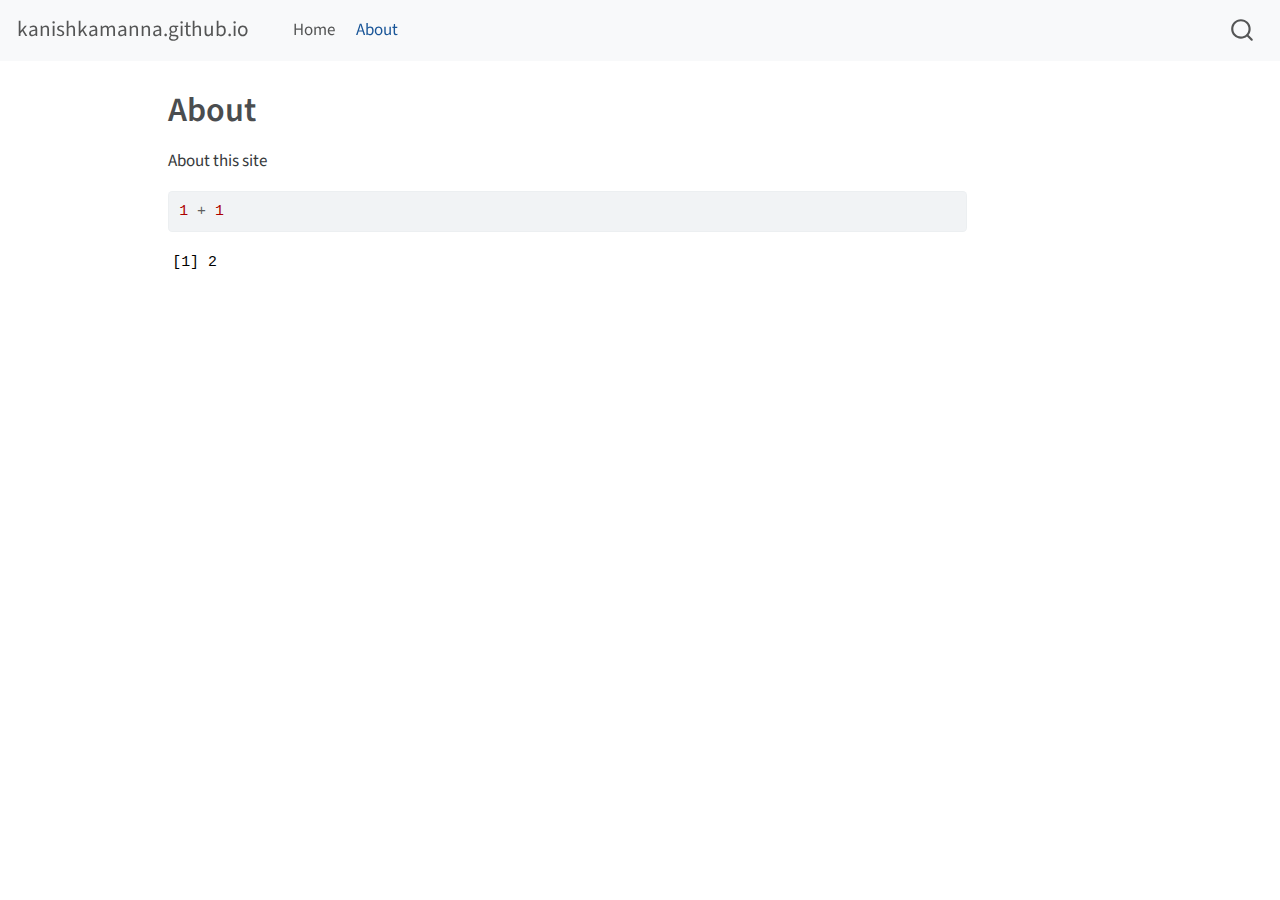
==== docs/about.html @ 5994b2bf "Second commit" ====
<!DOCTYPE html>
<html xmlns="http://www.w3.org/1999/xhtml" lang="en" xml:lang="en"><head>

<meta charset="utf-8">
<meta name="generator" content="quarto-1.3.433">

<meta name="viewport" content="width=device-width, initial-scale=1.0, user-scalable=yes">


<title>kanishkamanna.github.io - About</title>
<style>
code{white-space: pre-wrap;}
span.smallcaps{font-variant: small-caps;}
div.columns{display: flex; gap: min(4vw, 1.5em);}
div.column{flex: auto; overflow-x: auto;}
div.hanging-indent{margin-left: 1.5em; text-indent: -1.5em;}
ul.task-list{list-style: none;}
ul.task-list li input[type="checkbox"] {
  width: 0.8em;
  margin: 0 0.8em 0.2em -1em; /* quarto-specific, see https://github.com/quarto-dev/quarto-cli/issues/4556 */ 
  vertical-align: middle;
}
/* CSS for syntax highlighting */
pre > code.sourceCode { white-space: pre; position: relative; }
pre > code.sourceCode > span { display: inline-block; line-height: 1.25; }
pre > code.sourceCode > span:empty { height: 1.2em; }
.sourceCode { overflow: visible; }
code.sourceCode > span { color: inherit; text-decoration: inherit; }
div.sourceCode { margin: 1em 0; }
pre.sourceCode { margin: 0; }
@media screen {
div.sourceCode { overflow: auto; }
}
@media print {
pre > code.sourceCode { white-space: pre-wrap; }
pre > code.sourceCode > span { text-indent: -5em; padding-left: 5em; }
}
pre.numberSource code
  { counter-reset: source-line 0; }
pre.numberSource code > span
  { position: relative; left: -4em; counter-increment: source-line; }
pre.numberSource code > span > a:first-child::before
  { content: counter(source-line);
    position: relative; left: -1em; text-align: right; vertical-align: baseline;
    border: none; display: inline-block;
    -webkit-touch-callout: none; -webkit-user-select: none;
    -khtml-user-select: none; -moz-user-select: none;
    -ms-user-select: none; user-select: none;
    padding: 0 4px; width: 4em;
  }
pre.numberSource { margin-left: 3em;  padding-left: 4px; }
div.sourceCode
  {   }
@media screen {
pre > code.sourceCode > span > a:first-child::before { text-decoration: underline; }
}
</style>


<script src="site_libs/quarto-nav/quarto-nav.js"></script>
<script src="site_libs/quarto-nav/headroom.min.js"></script>
<script src="site_libs/clipboard/clipboard.min.js"></script>
<script src="site_libs/quarto-search/autocomplete.umd.js"></script>
<script src="site_libs/quarto-search/fuse.min.js"></script>
<script src="site_libs/quarto-search/quarto-search.js"></script>
<meta name="quarto:offset" content="./">
<script src="site_libs/quarto-html/quarto.js"></script>
<script src="site_libs/quarto-html/popper.min.js"></script>
<script src="site_libs/quarto-html/tippy.umd.min.js"></script>
<script src="site_libs/quarto-html/anchor.min.js"></script>
<link href="site_libs/quarto-html/tippy.css" rel="stylesheet">
<link href="site_libs/quarto-html/quarto-syntax-highlighting.css" rel="stylesheet" id="quarto-text-highlighting-styles">
<script src="site_libs/bootstrap/bootstrap.min.js"></script>
<link href="site_libs/bootstrap/bootstrap-icons.css" rel="stylesheet">
<link href="site_libs/bootstrap/bootstrap.min.css" rel="stylesheet" id="quarto-bootstrap" data-mode="light">
<script id="quarto-search-options" type="application/json">{
  "location": "navbar",
  "copy-button": false,
  "collapse-after": 3,
  "panel-placement": "end",
  "type": "overlay",
  "limit": 20,
  "language": {
    "search-no-results-text": "No results",
    "search-matching-documents-text": "matching documents",
    "search-copy-link-title": "Copy link to search",
    "search-hide-matches-text": "Hide additional matches",
    "search-more-match-text": "more match in this document",
    "search-more-matches-text": "more matches in this document",
    "search-clear-button-title": "Clear",
    "search-detached-cancel-button-title": "Cancel",
    "search-submit-button-title": "Submit",
    "search-label": "Search"
  }
}</script>


<link rel="stylesheet" href="styles.css">
</head>

<body class="nav-fixed">

<div id="quarto-search-results"></div>
  <header id="quarto-header" class="headroom fixed-top">
    <nav class="navbar navbar-expand-lg navbar-dark ">
      <div class="navbar-container container-fluid">
      <div class="navbar-brand-container">
    <a class="navbar-brand" href="./index.html">
    <span class="navbar-title">kanishkamanna.github.io</span>
    </a>
  </div>
            <div id="quarto-search" class="" title="Search"></div>
          <button class="navbar-toggler" type="button" data-bs-toggle="collapse" data-bs-target="#navbarCollapse" aria-controls="navbarCollapse" aria-expanded="false" aria-label="Toggle navigation" onclick="if (window.quartoToggleHeadroom) { window.quartoToggleHeadroom(); }">
  <span class="navbar-toggler-icon"></span>
</button>
          <div class="collapse navbar-collapse" id="navbarCollapse">
            <ul class="navbar-nav navbar-nav-scroll me-auto">
  <li class="nav-item">
    <a class="nav-link" href="./index.html" rel="" target="">
 <span class="menu-text">Home</span></a>
  </li>  
  <li class="nav-item">
    <a class="nav-link active" href="./about.html" rel="" target="" aria-current="page">
 <span class="menu-text">About</span></a>
  </li>  
</ul>
            <div class="quarto-navbar-tools ms-auto">
</div>
          </div> <!-- /navcollapse -->
      </div> <!-- /container-fluid -->
    </nav>
</header>
<!-- content -->
<div id="quarto-content" class="quarto-container page-columns page-rows-contents page-layout-article page-navbar">
<!-- sidebar -->
<!-- margin-sidebar -->
    <div id="quarto-margin-sidebar" class="sidebar margin-sidebar">
        
    </div>
<!-- main -->
<main class="content" id="quarto-document-content">

<header id="title-block-header" class="quarto-title-block default">
<div class="quarto-title">
<h1 class="title">About</h1>
</div>



<div class="quarto-title-meta">

    
  
    
  </div>
  

</header>

<p>About this site</p>
<div class="cell">
<div class="sourceCode cell-code" id="cb1"><pre class="sourceCode r code-with-copy"><code class="sourceCode r"><span id="cb1-1"><a href="#cb1-1" aria-hidden="true" tabindex="-1"></a><span class="dv">1</span> <span class="sc">+</span> <span class="dv">1</span></span></code><button title="Copy to Clipboard" class="code-copy-button"><i class="bi"></i></button></pre></div>
<div class="cell-output cell-output-stdout">
<pre><code>[1] 2</code></pre>
</div>
</div>



</main> <!-- /main -->
<script id="quarto-html-after-body" type="application/javascript">
window.document.addEventListener("DOMContentLoaded", function (event) {
  const toggleBodyColorMode = (bsSheetEl) => {
    const mode = bsSheetEl.getAttribute("data-mode");
    const bodyEl = window.document.querySelector("body");
    if (mode === "dark") {
      bodyEl.classList.add("quarto-dark");
      bodyEl.classList.remove("quarto-light");
    } else {
      bodyEl.classList.add("quarto-light");
      bodyEl.classList.remove("quarto-dark");
    }
  }
  const toggleBodyColorPrimary = () => {
    const bsSheetEl = window.document.querySelector("link#quarto-bootstrap");
    if (bsSheetEl) {
      toggleBodyColorMode(bsSheetEl);
    }
  }
  toggleBodyColorPrimary();  
  const icon = "";
  const anchorJS = new window.AnchorJS();
  anchorJS.options = {
    placement: 'right',
    icon: icon
  };
  anchorJS.add('.anchored');
  const isCodeAnnotation = (el) => {
    for (const clz of el.classList) {
      if (clz.startsWith('code-annotation-')) {                     
        return true;
      }
    }
    return false;
  }
  const clipboard = new window.ClipboardJS('.code-copy-button', {
    text: function(trigger) {
      const codeEl = trigger.previousElementSibling.cloneNode(true);
      for (const childEl of codeEl.children) {
        if (isCodeAnnotation(childEl)) {
          childEl.remove();
        }
      }
      return codeEl.innerText;
    }
  });
  clipboard.on('success', function(e) {
    // button target
    const button = e.trigger;
    // don't keep focus
    button.blur();
    // flash "checked"
    button.classList.add('code-copy-button-checked');
    var currentTitle = button.getAttribute("title");
    button.setAttribute("title", "Copied!");
    let tooltip;
    if (window.bootstrap) {
      button.setAttribute("data-bs-toggle", "tooltip");
      button.setAttribute("data-bs-placement", "left");
      button.setAttribute("data-bs-title", "Copied!");
      tooltip = new bootstrap.Tooltip(button, 
        { trigger: "manual", 
          customClass: "code-copy-button-tooltip",
          offset: [0, -8]});
      tooltip.show();    
    }
    setTimeout(function() {
      if (tooltip) {
        tooltip.hide();
        button.removeAttribute("data-bs-title");
        button.removeAttribute("data-bs-toggle");
        button.removeAttribute("data-bs-placement");
      }
      button.setAttribute("title", currentTitle);
      button.classList.remove('code-copy-button-checked');
    }, 1000);
    // clear code selection
    e.clearSelection();
  });
  function tippyHover(el, contentFn) {
    const config = {
      allowHTML: true,
      content: contentFn,
      maxWidth: 500,
      delay: 100,
      arrow: false,
      appendTo: function(el) {
          return el.parentElement;
      },
      interactive: true,
      interactiveBorder: 10,
      theme: 'quarto',
      placement: 'bottom-start'
    };
    window.tippy(el, config); 
  }
  const noterefs = window.document.querySelectorAll('a[role="doc-noteref"]');
  for (var i=0; i<noterefs.length; i++) {
    const ref = noterefs[i];
    tippyHover(ref, function() {
      // use id or data attribute instead here
      let href = ref.getAttribute('data-footnote-href') || ref.getAttribute('href');
      try { href = new URL(href).hash; } catch {}
      const id = href.replace(/^#\/?/, "");
      const note = window.document.getElementById(id);
      return note.innerHTML;
    });
  }
      let selectedAnnoteEl;
      const selectorForAnnotation = ( cell, annotation) => {
        let cellAttr = 'data-code-cell="' + cell + '"';
        let lineAttr = 'data-code-annotation="' +  annotation + '"';
        const selector = 'span[' + cellAttr + '][' + lineAttr + ']';
        return selector;
      }
      const selectCodeLines = (annoteEl) => {
        const doc = window.document;
        const targetCell = annoteEl.getAttribute("data-target-cell");
        const targetAnnotation = annoteEl.getAttribute("data-target-annotation");
        const annoteSpan = window.document.querySelector(selectorForAnnotation(targetCell, targetAnnotation));
        const lines = annoteSpan.getAttribute("data-code-lines").split(",");
        const lineIds = lines.map((line) => {
          return targetCell + "-" + line;
        })
        let top = null;
        let height = null;
        let parent = null;
        if (lineIds.length > 0) {
            //compute the position of the single el (top and bottom and make a div)
            const el = window.document.getElementById(lineIds[0]);
            top = el.offsetTop;
            height = el.offsetHeight;
            parent = el.parentElement.parentElement;
          if (lineIds.length > 1) {
            const lastEl = window.document.getElementById(lineIds[lineIds.length - 1]);
            const bottom = lastEl.offsetTop + lastEl.offsetHeight;
            height = bottom - top;
          }
          if (top !== null && height !== null && parent !== null) {
            // cook up a div (if necessary) and position it 
            let div = window.document.getElementById("code-annotation-line-highlight");
            if (div === null) {
              div = window.document.createElement("div");
              div.setAttribute("id", "code-annotation-line-highlight");
              div.style.position = 'absolute';
              parent.appendChild(div);
            }
            div.style.top = top - 2 + "px";
            div.style.height = height + 4 + "px";
            let gutterDiv = window.document.getElementById("code-annotation-line-highlight-gutter");
            if (gutterDiv === null) {
              gutterDiv = window.document.createElement("div");
              gutterDiv.setAttribute("id", "code-annotation-line-highlight-gutter");
              gutterDiv.style.position = 'absolute';
              const codeCell = window.document.getElementById(targetCell);
              const gutter = codeCell.querySelector('.code-annotation-gutter');
              gutter.appendChild(gutterDiv);
            }
            gutterDiv.style.top = top - 2 + "px";
            gutterDiv.style.height = height + 4 + "px";
          }
          selectedAnnoteEl = annoteEl;
        }
      };
      const unselectCodeLines = () => {
        const elementsIds = ["code-annotation-line-highlight", "code-annotation-line-highlight-gutter"];
        elementsIds.forEach((elId) => {
          const div = window.document.getElementById(elId);
          if (div) {
            div.remove();
          }
        });
        selectedAnnoteEl = undefined;
      };
      // Attach click handler to the DT
      const annoteDls = window.document.querySelectorAll('dt[data-target-cell]');
      for (const annoteDlNode of annoteDls) {
        annoteDlNode.addEventListener('click', (event) => {
          const clickedEl = event.target;
          if (clickedEl !== selectedAnnoteEl) {
            unselectCodeLines();
            const activeEl = window.document.querySelector('dt[data-target-cell].code-annotation-active');
            if (activeEl) {
              activeEl.classList.remove('code-annotation-active');
            }
            selectCodeLines(clickedEl);
            clickedEl.classList.add('code-annotation-active');
          } else {
            // Unselect the line
            unselectCodeLines();
            clickedEl.classList.remove('code-annotation-active');
          }
        });
      }
  const findCites = (el) => {
    const parentEl = el.parentElement;
    if (parentEl) {
      const cites = parentEl.dataset.cites;
      if (cites) {
        return {
          el,
          cites: cites.split(' ')
        };
      } else {
        return findCites(el.parentElement)
      }
    } else {
      return undefined;
    }
  };
  var bibliorefs = window.document.querySelectorAll('a[role="doc-biblioref"]');
  for (var i=0; i<bibliorefs.length; i++) {
    const ref = bibliorefs[i];
    const citeInfo = findCites(ref);
    if (citeInfo) {
      tippyHover(citeInfo.el, function() {
        var popup = window.document.createElement('div');
        citeInfo.cites.forEach(function(cite) {
          var citeDiv = window.document.createElement('div');
          citeDiv.classList.add('hanging-indent');
          citeDiv.classList.add('csl-entry');
          var biblioDiv = window.document.getElementById('ref-' + cite);
          if (biblioDiv) {
            citeDiv.innerHTML = biblioDiv.innerHTML;
          }
          popup.appendChild(citeDiv);
        });
        return popup.innerHTML;
      });
    }
  }
});
</script>
</div> <!-- /content -->



</body></html>
---- docs/site_libs/quarto-html/tippy.css ----
.tippy-box[data-animation=fade][data-state=hidden]{opacity:0}[data-tippy-root]{max-width:calc(100vw - 10px)}.tippy-box{position:relative;background-color:#333;color:#fff;border-radius:4px;font-size:14px;line-height:1.4;white-space:normal;outline:0;transition-property:transform,visibility,opacity}.tippy-box[data-placement^=top]>.tippy-arrow{bottom:0}.tippy-box[data-placement^=top]>.tippy-arrow:before{bottom:-7px;left:0;border-width:8px 8px 0;border-top-color:initial;transform-origin:center top}.tippy-box[data-placement^=bottom]>.tippy-arrow{top:0}.tippy-box[data-placement^=bottom]>.tippy-arrow:before{top:-7px;left:0;border-width:0 8px 8px;border-bottom-color:initial;transform-origin:center bottom}.tippy-box[data-placement^=left]>.tippy-arrow{right:0}.tippy-box[data-placement^=left]>.tippy-arrow:before{border-width:8px 0 8px 8px;border-left-color:initial;right:-7px;transform-origin:center left}.tippy-box[data-placement^=right]>.tippy-arrow{left:0}.tippy-box[data-placement^=right]>.tippy-arrow:before{left:-7px;border-width:8px 8px 8px 0;border-right-color:initial;transform-origin:center right}.tippy-box[data-inertia][data-state=visible]{transition-timing-function:cubic-bezier(.54,1.5,.38,1.11)}.tippy-arrow{width:16px;height:16px;color:#333}.tippy-arrow:before{content:"";position:absolute;border-color:transparent;border-style:solid}.tippy-content{position:relative;padding:5px 9px;z-index:1}
---- docs/site_libs/quarto-html/quarto-syntax-highlighting.css ----
/* quarto syntax highlight colors */
:root {
  --quarto-hl-ot-color: #003B4F;
  --quarto-hl-at-color: #657422;
  --quarto-hl-ss-color: #20794D;
  --quarto-hl-an-color: #5E5E5E;
  --quarto-hl-fu-color: #4758AB;
  --quarto-hl-st-color: #20794D;
  --quarto-hl-cf-color: #003B4F;
  --quarto-hl-op-color: #5E5E5E;
  --quarto-hl-er-color: #AD0000;
  --quarto-hl-bn-color: #AD0000;
  --quarto-hl-al-color: #AD0000;
  --quarto-hl-va-color: #111111;
  --quarto-hl-bu-color: inherit;
  --quarto-hl-ex-color: inherit;
  --quarto-hl-pp-color: #AD0000;
  --quarto-hl-in-color: #5E5E5E;
  --quarto-hl-vs-color: #20794D;
  --quarto-hl-wa-color: #5E5E5E;
  --quarto-hl-do-color: #5E5E5E;
  --quarto-hl-im-color: #00769E;
  --quarto-hl-ch-color: #20794D;
  --quarto-hl-dt-color: #AD0000;
  --quarto-hl-fl-color: #AD0000;
  --quarto-hl-co-color: #5E5E5E;
  --quarto-hl-cv-color: #5E5E5E;
  --quarto-hl-cn-color: #8f5902;
  --quarto-hl-sc-color: #5E5E5E;
  --quarto-hl-dv-color: #AD0000;
  --quarto-hl-kw-color: #003B4F;
}

/* other quarto variables */
:root {
  --quarto-font-monospace: SFMono-Regular, Menlo, Monaco, Consolas, "Liberation Mono", "Courier New", monospace;
}

pre > code.sourceCode > span {
  color: #003B4F;
}

code span {
  color: #003B4F;
}

code.sourceCode > span {
  color: #003B4F;
}

div.sourceCode,
div.sourceCode pre.sourceCode {
  color: #003B4F;
}

code span.ot {
  color: #003B4F;
  font-style: inherit;
}

code span.at {
  color: #657422;
  font-style: inherit;
}

code span.ss {
  color: #20794D;
  font-style: inherit;
}

code span.an {
  color: #5E5E5E;
  font-style: inherit;
}

code span.fu {
  color: #4758AB;
  font-style: inherit;
}

code span.st {
  color: #20794D;
  font-style: inherit;
}

code span.cf {
  color: #003B4F;
  font-style: inherit;
}

code span.op {
  color: #5E5E5E;
  font-style: inherit;
}

code span.er {
  color: #AD0000;
  font-style: inherit;
}

code span.bn {
  color: #AD0000;
  font-style: inherit;
}

code span.al {
  color: #AD0000;
  font-style: inherit;
}

code span.va {
  color: #111111;
  font-style: inherit;
}

code span.bu {
  font-style: inherit;
}

code span.ex {
  font-style: inherit;
}

code span.pp {
  color: #AD0000;
  font-style: inherit;
}

code span.in {
  color: #5E5E5E;
  font-style: inherit;
}

code span.vs {
  color: #20794D;
  font-style: inherit;
}

code span.wa {
  color: #5E5E5E;
  font-style: italic;
}

code span.do {
  color: #5E5E5E;
  font-style: italic;
}

code span.im {
  color: #00769E;
  font-style: inherit;
}

code span.ch {
  color: #20794D;
  font-style: inherit;
}

code span.dt {
  color: #AD0000;
  font-style: inherit;
}

code span.fl {
  color: #AD0000;
  font-style: inherit;
}

code span.co {
  color: #5E5E5E;
  font-style: inherit;
}

code span.cv {
  color: #5E5E5E;
  font-style: italic;
}

code span.cn {
  color: #8f5902;
  font-style: inherit;
}

code span.sc {
  color: #5E5E5E;
  font-style: inherit;
}

code span.dv {
  color: #AD0000;
  font-style: inherit;
}

code span.kw {
  color: #003B4F;
  font-style: inherit;
}

.prevent-inlining {
  content: "</";
}

/*# sourceMappingURL=debc5d5d77c3f9108843748ff7464032.css.map */
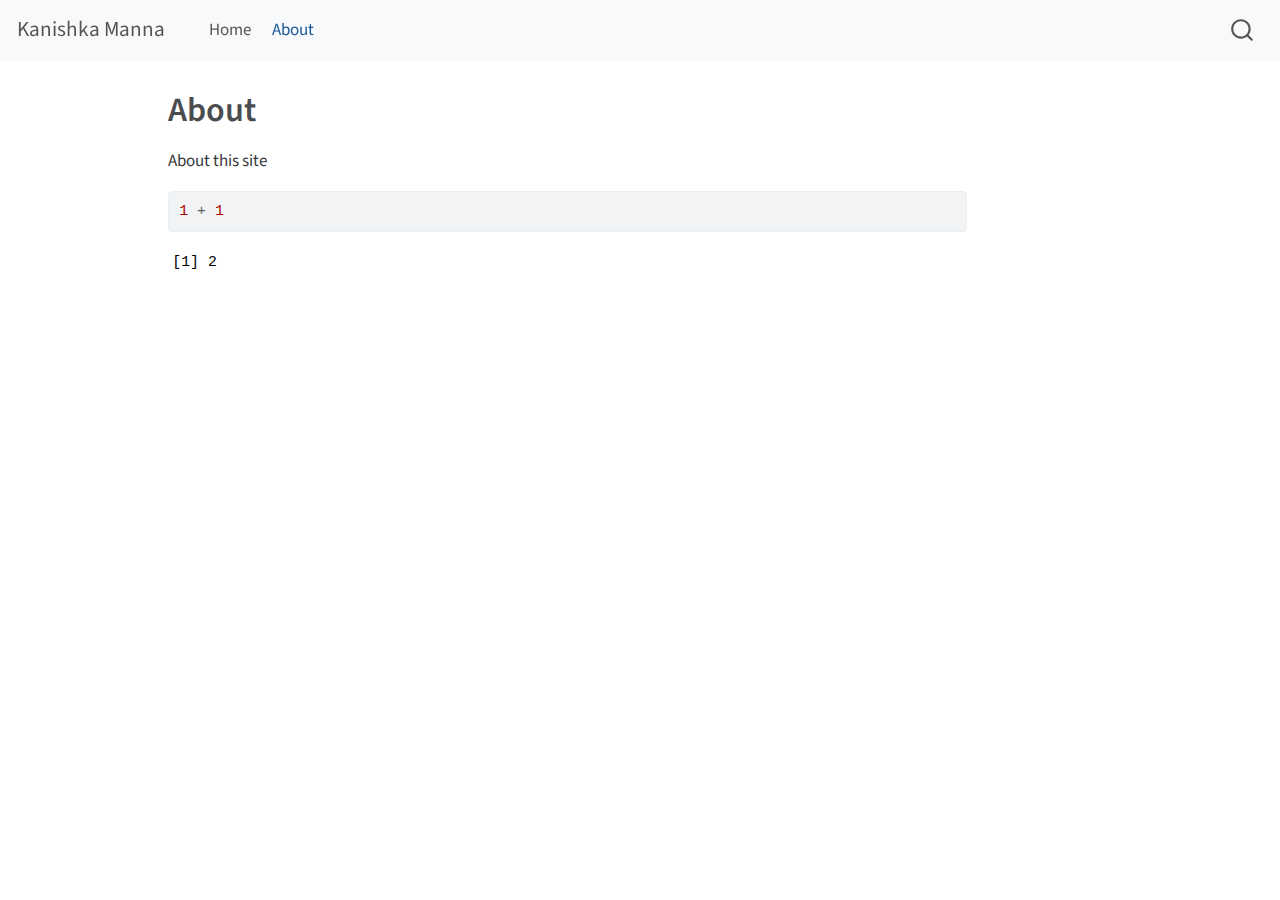
==== commit aa7223c1: "Update to landing page" ====
--- a/docs/about.html
+++ b/docs/about.html
@@ -7,7 +7,7 @@
 <meta name="viewport" content="width=device-width, initial-scale=1.0, user-scalable=yes">
 
 
-<title>kanishkamanna.github.io - About</title>
+<title>Kanishka Manna - About</title>
 <style>
 code{white-space: pre-wrap;}
 span.smallcaps{font-variant: small-caps;}
@@ -106,7 +106,7 @@
       <div class="navbar-container container-fluid">
       <div class="navbar-brand-container">
     <a class="navbar-brand" href="./index.html">
-    <span class="navbar-title">kanishkamanna.github.io</span>
+    <span class="navbar-title">Kanishka Manna</span>
     </a>
   </div>
             <div id="quarto-search" class="" title="Search"></div>
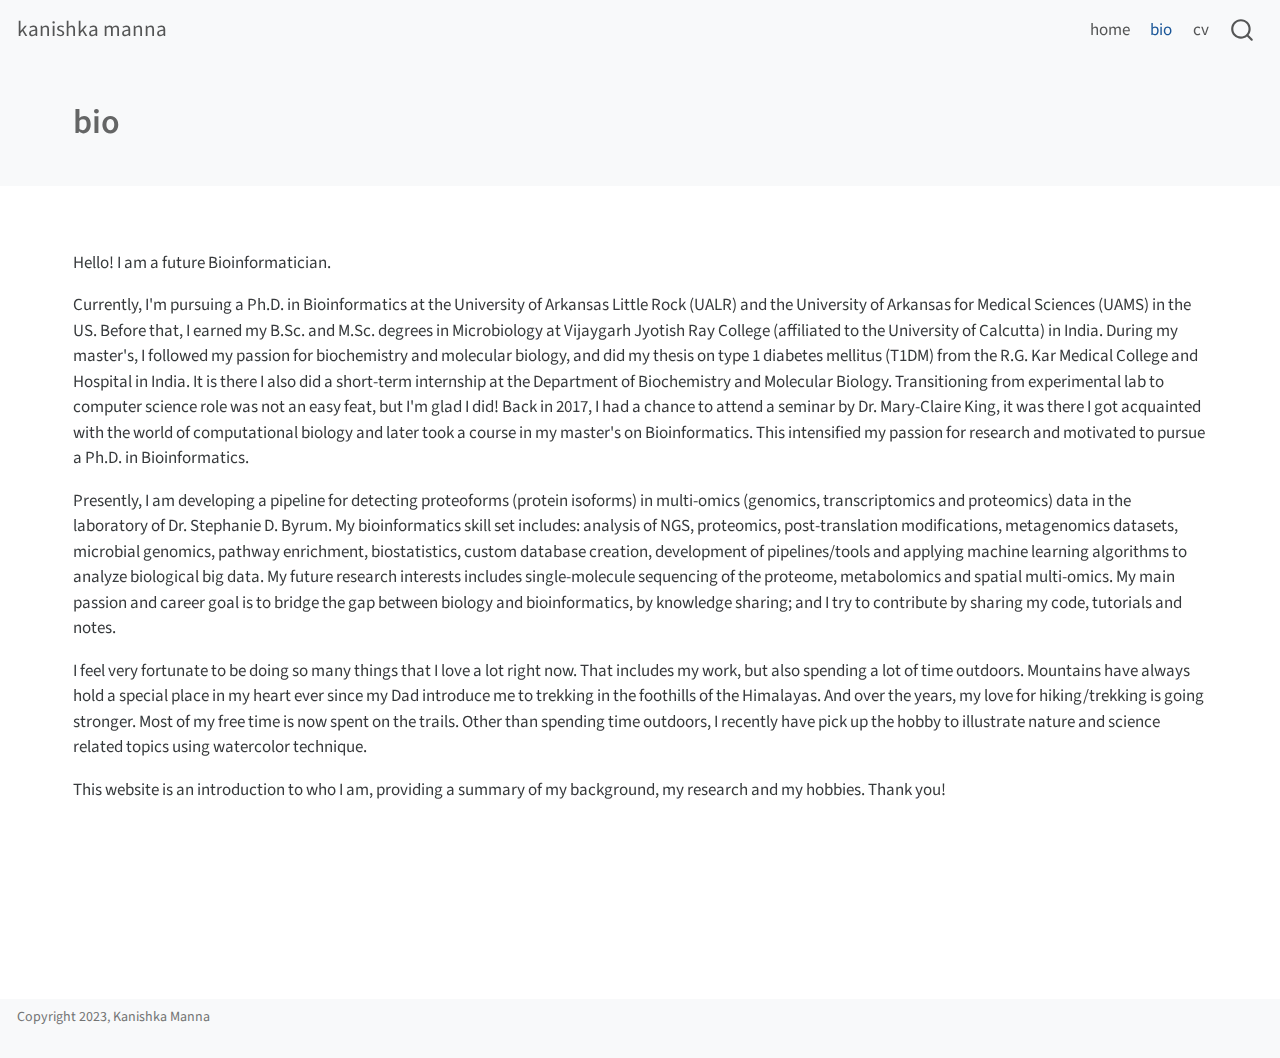
==== commit 4256ed7e: "Updates" ====
--- a/docs/about.html
+++ b/docs/about.html
@@ -7,7 +7,7 @@
 <meta name="viewport" content="width=device-width, initial-scale=1.0, user-scalable=yes">
 
 
-<title>Kanishka Manna - About</title>
+<title>kanishka manna - bio</title>
 <style>
 code{white-space: pre-wrap;}
 span.smallcaps{font-variant: small-caps;}
@@ -19,40 +19,6 @@
   width: 0.8em;
   margin: 0 0.8em 0.2em -1em; /* quarto-specific, see https://github.com/quarto-dev/quarto-cli/issues/4556 */ 
   vertical-align: middle;
-}
-/* CSS for syntax highlighting */
-pre > code.sourceCode { white-space: pre; position: relative; }
-pre > code.sourceCode > span { display: inline-block; line-height: 1.25; }
-pre > code.sourceCode > span:empty { height: 1.2em; }
-.sourceCode { overflow: visible; }
-code.sourceCode > span { color: inherit; text-decoration: inherit; }
-div.sourceCode { margin: 1em 0; }
-pre.sourceCode { margin: 0; }
-@media screen {
-div.sourceCode { overflow: auto; }
-}
-@media print {
-pre > code.sourceCode { white-space: pre-wrap; }
-pre > code.sourceCode > span { text-indent: -5em; padding-left: 5em; }
-}
-pre.numberSource code
-  { counter-reset: source-line 0; }
-pre.numberSource code > span
-  { position: relative; left: -4em; counter-increment: source-line; }
-pre.numberSource code > span > a:first-child::before
-  { content: counter(source-line);
-    position: relative; left: -1em; text-align: right; vertical-align: baseline;
-    border: none; display: inline-block;
-    -webkit-touch-callout: none; -webkit-user-select: none;
-    -khtml-user-select: none; -moz-user-select: none;
-    -ms-user-select: none; user-select: none;
-    padding: 0 4px; width: 4em;
-  }
-pre.numberSource { margin-left: 3em;  padding-left: 4px; }
-div.sourceCode
-  {   }
-@media screen {
-pre > code.sourceCode > span > a:first-child::before { text-decoration: underline; }
 }
 </style>
 
@@ -106,7 +72,7 @@
       <div class="navbar-container container-fluid">
       <div class="navbar-brand-container">
     <a class="navbar-brand" href="./index.html">
-    <span class="navbar-title">Kanishka Manna</span>
+    <span class="navbar-title">kanishka manna</span>
     </a>
   </div>
             <div id="quarto-search" class="" title="Search"></div>
@@ -114,56 +80,61 @@
   <span class="navbar-toggler-icon"></span>
 </button>
           <div class="collapse navbar-collapse" id="navbarCollapse">
-            <ul class="navbar-nav navbar-nav-scroll me-auto">
+            <ul class="navbar-nav navbar-nav-scroll ms-auto">
   <li class="nav-item">
     <a class="nav-link" href="./index.html" rel="" target="">
- <span class="menu-text">Home</span></a>
+ <span class="menu-text">home</span></a>
   </li>  
   <li class="nav-item">
     <a class="nav-link active" href="./about.html" rel="" target="" aria-current="page">
- <span class="menu-text">About</span></a>
+ <span class="menu-text">bio</span></a>
+  </li>  
+  <li class="nav-item">
+    <a class="nav-link" href="./CV/kanishkamanna_CV.pdf" rel="" target="">
+ <span class="menu-text">cv</span></a>
   </li>  
 </ul>
-            <div class="quarto-navbar-tools ms-auto">
+            <div class="quarto-navbar-tools">
 </div>
           </div> <!-- /navcollapse -->
       </div> <!-- /container-fluid -->
     </nav>
 </header>
 <!-- content -->
-<div id="quarto-content" class="quarto-container page-columns page-rows-contents page-layout-article page-navbar">
+<header id="title-block-header" class="quarto-title-block default page-columns page-full">
+  <div class="quarto-title-banner page-columns page-full">
+    <div class="quarto-title column-page">
+      <h1 class="title">bio</h1>
+                      </div>
+  </div>
+    
+  
+  <div class="quarto-title-meta">
+
+      
+    
+      
+    </div>
+    
+  
+  </header><div id="quarto-content" class="quarto-container page-columns page-rows-contents page-layout-full page-navbar">
 <!-- sidebar -->
 <!-- margin-sidebar -->
-    <div id="quarto-margin-sidebar" class="sidebar margin-sidebar">
+    <div id="quarto-margin-sidebar" class="sidebar margin-sidebar zindex-bottom">
         
     </div>
 <!-- main -->
-<main class="content" id="quarto-document-content">
-
-<header id="title-block-header" class="quarto-title-block default">
-<div class="quarto-title">
-<h1 class="title">About</h1>
-</div>
-
-
-
-<div class="quarto-title-meta">
-
-    
-  
-    
-  </div>
-  
-
-</header>
-
-<p>About this site</p>
-<div class="cell">
-<div class="sourceCode cell-code" id="cb1"><pre class="sourceCode r code-with-copy"><code class="sourceCode r"><span id="cb1-1"><a href="#cb1-1" aria-hidden="true" tabindex="-1"></a><span class="dv">1</span> <span class="sc">+</span> <span class="dv">1</span></span></code><button title="Copy to Clipboard" class="code-copy-button"><i class="bi"></i></button></pre></div>
-<div class="cell-output cell-output-stdout">
-<pre><code>[1] 2</code></pre>
-</div>
-</div>
+<main class="content quarto-banner-title-block column-page" id="quarto-document-content">
+
+
+
+
+<p>Hello! I am a future Bioinformatician.</p>
+<p>Currently, I'm pursuing a Ph.D.&nbsp;in Bioinformatics at the University of Arkansas Little Rock (UALR) and the University of Arkansas for Medical Sciences (UAMS) in the US. Before that, I earned my B.Sc. and M.Sc. degrees in Microbiology at Vijaygarh Jyotish Ray College (affiliated to the University of Calcutta) in India. During my master's, I followed my passion for biochemistry and molecular biology, and did my thesis on type 1 diabetes mellitus (T1DM) from the R.G. Kar Medical College and Hospital in India. It is there I also did a short-term internship at the Department of Biochemistry and Molecular Biology. Transitioning from experimental lab to computer science role was not an easy feat, but I'm glad I did! Back in 2017, I had a chance to attend a seminar by Dr.&nbsp;Mary-Claire King, it was there I got acquainted with the world of computational biology and later took a course in my master's on Bioinformatics. This intensified my passion for research and motivated to pursue a Ph.D.&nbsp;in Bioinformatics.</p>
+<p>Presently, I am developing a pipeline for detecting proteoforms (protein isoforms) in multi-omics (genomics, transcriptomics and proteomics) data in the laboratory of Dr.&nbsp;Stephanie D. Byrum. My bioinformatics skill set includes: analysis of NGS, proteomics, post-translation modifications, metagenomics datasets, microbial genomics, pathway enrichment, biostatistics, custom database creation, development of pipelines/tools and applying machine learning algorithms to analyze biological big data. My future research interests includes single-molecule sequencing of the proteome, metabolomics and spatial multi-omics. My main passion and career goal is to bridge the gap between biology and bioinformatics, by knowledge sharing; and I try to contribute by sharing my code, tutorials and notes.</p>
+<p>I feel very fortunate to be doing so many things that I love a lot right now. That includes my work, but also spending a lot of time outdoors. Mountains have always hold a special place in my heart ever since my Dad introduce me to trekking in the foothills of the Himalayas. And over the years, my love for hiking/trekking is going stronger. Most of my free time is now spent on the trails. Other than spending time outdoors, I recently have pick up the hobby to illustrate nature and science related topics using watercolor technique.</p>
+<p>This website is an introduction to who I am, providing a summary of my background, my research and my hobbies. Thank you!</p>
+<pre><code></code></pre>
 
 
 
@@ -402,6 +373,17 @@
 });
 </script>
 </div> <!-- /content -->
+<footer class="footer">
+  <div class="nav-footer">
+    <div class="nav-footer-left">Copyright 2023, Kanishka Manna</div>   
+    <div class="nav-footer-center">
+      &nbsp;
+    </div>
+    <div class="nav-footer-right">
+      &nbsp;
+    </div>
+  </div>
+</footer>
 
 
 
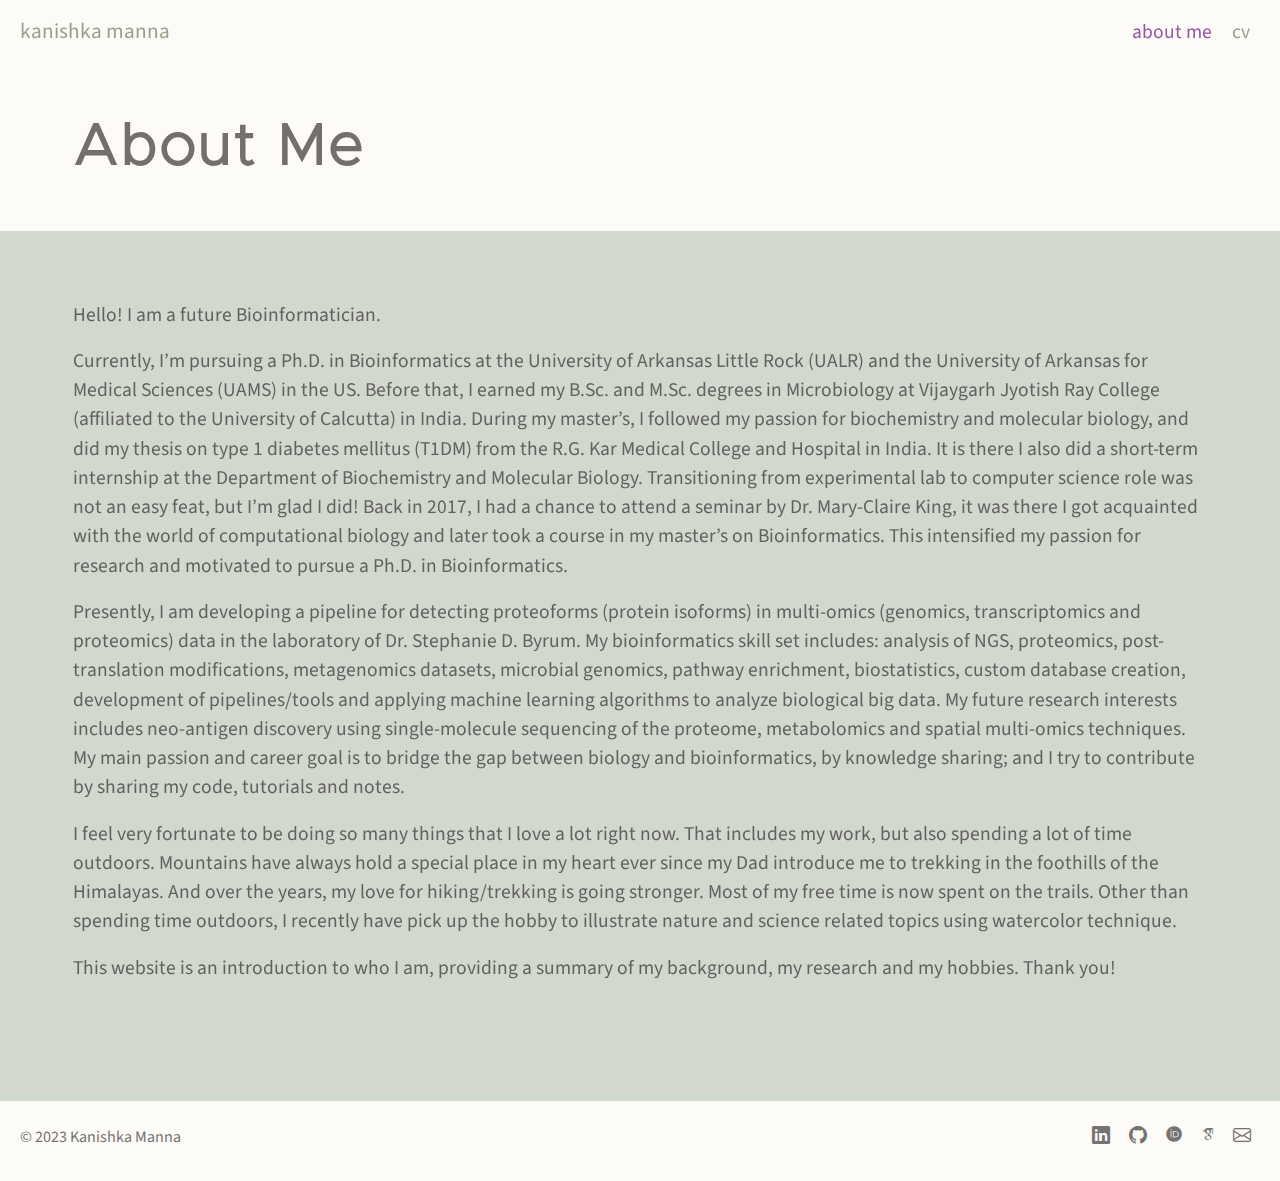
==== commit 0a131a37: "Updates" ====
--- a/docs/about.html
+++ b/docs/about.html
@@ -7,7 +7,7 @@
 <meta name="viewport" content="width=device-width, initial-scale=1.0, user-scalable=yes">
 
 
-<title>kanishka manna - bio</title>
+<title>kanishka manna - About Me</title>
 <style>
 code{white-space: pre-wrap;}
 span.smallcaps{font-variant: small-caps;}
@@ -26,10 +26,6 @@
 <script src="site_libs/quarto-nav/quarto-nav.js"></script>
 <script src="site_libs/quarto-nav/headroom.min.js"></script>
 <script src="site_libs/clipboard/clipboard.min.js"></script>
-<script src="site_libs/quarto-search/autocomplete.umd.js"></script>
-<script src="site_libs/quarto-search/fuse.min.js"></script>
-<script src="site_libs/quarto-search/quarto-search.js"></script>
-<meta name="quarto:offset" content="./">
 <script src="site_libs/quarto-html/quarto.js"></script>
 <script src="site_libs/quarto-html/popper.min.js"></script>
 <script src="site_libs/quarto-html/tippy.umd.min.js"></script>
@@ -40,12 +36,6 @@
 <link href="site_libs/bootstrap/bootstrap-icons.css" rel="stylesheet">
 <link href="site_libs/bootstrap/bootstrap.min.css" rel="stylesheet" id="quarto-bootstrap" data-mode="light">
 <script id="quarto-search-options" type="application/json">{
-  "location": "navbar",
-  "copy-button": false,
-  "collapse-after": 3,
-  "panel-placement": "end",
-  "type": "overlay",
-  "limit": 20,
   "language": {
     "search-no-results-text": "No results",
     "search-matching-documents-text": "matching documents",
@@ -62,6 +52,7 @@
 
 
 <link rel="stylesheet" href="styles.css">
+<link rel="stylesheet" href="academicons.css">
 </head>
 
 <body class="nav-fixed">
@@ -75,19 +66,14 @@
     <span class="navbar-title">kanishka manna</span>
     </a>
   </div>
-            <div id="quarto-search" class="" title="Search"></div>
           <button class="navbar-toggler" type="button" data-bs-toggle="collapse" data-bs-target="#navbarCollapse" aria-controls="navbarCollapse" aria-expanded="false" aria-label="Toggle navigation" onclick="if (window.quartoToggleHeadroom) { window.quartoToggleHeadroom(); }">
   <span class="navbar-toggler-icon"></span>
 </button>
           <div class="collapse navbar-collapse" id="navbarCollapse">
             <ul class="navbar-nav navbar-nav-scroll ms-auto">
   <li class="nav-item">
-    <a class="nav-link" href="./index.html" rel="" target="">
- <span class="menu-text">home</span></a>
-  </li>  
-  <li class="nav-item">
     <a class="nav-link active" href="./about.html" rel="" target="" aria-current="page">
- <span class="menu-text">bio</span></a>
+ <span class="menu-text">about me</span></a>
   </li>  
   <li class="nav-item">
     <a class="nav-link" href="./CV/kanishkamanna_CV.pdf" rel="" target="">
@@ -104,7 +90,7 @@
 <header id="title-block-header" class="quarto-title-block default page-columns page-full">
   <div class="quarto-title-banner page-columns page-full">
     <div class="quarto-title column-page">
-      <h1 class="title">bio</h1>
+      <h1 class="title">About Me</h1>
                       </div>
   </div>
     
@@ -130,8 +116,8 @@
 
 
 <p>Hello! I am a future Bioinformatician.</p>
-<p>Currently, I'm pursuing a Ph.D.&nbsp;in Bioinformatics at the University of Arkansas Little Rock (UALR) and the University of Arkansas for Medical Sciences (UAMS) in the US. Before that, I earned my B.Sc. and M.Sc. degrees in Microbiology at Vijaygarh Jyotish Ray College (affiliated to the University of Calcutta) in India. During my master's, I followed my passion for biochemistry and molecular biology, and did my thesis on type 1 diabetes mellitus (T1DM) from the R.G. Kar Medical College and Hospital in India. It is there I also did a short-term internship at the Department of Biochemistry and Molecular Biology. Transitioning from experimental lab to computer science role was not an easy feat, but I'm glad I did! Back in 2017, I had a chance to attend a seminar by Dr.&nbsp;Mary-Claire King, it was there I got acquainted with the world of computational biology and later took a course in my master's on Bioinformatics. This intensified my passion for research and motivated to pursue a Ph.D.&nbsp;in Bioinformatics.</p>
-<p>Presently, I am developing a pipeline for detecting proteoforms (protein isoforms) in multi-omics (genomics, transcriptomics and proteomics) data in the laboratory of Dr.&nbsp;Stephanie D. Byrum. My bioinformatics skill set includes: analysis of NGS, proteomics, post-translation modifications, metagenomics datasets, microbial genomics, pathway enrichment, biostatistics, custom database creation, development of pipelines/tools and applying machine learning algorithms to analyze biological big data. My future research interests includes single-molecule sequencing of the proteome, metabolomics and spatial multi-omics. My main passion and career goal is to bridge the gap between biology and bioinformatics, by knowledge sharing; and I try to contribute by sharing my code, tutorials and notes.</p>
+<p>Currently, I’m pursuing a Ph.D.&nbsp;in Bioinformatics at the University of Arkansas Little Rock (UALR) and the University of Arkansas for Medical Sciences (UAMS) in the US. Before that, I earned my B.Sc. and M.Sc. degrees in Microbiology at Vijaygarh Jyotish Ray College (affiliated to the University of Calcutta) in India. During my master’s, I followed my passion for biochemistry and molecular biology, and did my thesis on type 1 diabetes mellitus (T1DM) from the R.G. Kar Medical College and Hospital in India. It is there I also did a short-term internship at the Department of Biochemistry and Molecular Biology. Transitioning from experimental lab to computer science role was not an easy feat, but I’m glad I did! Back in 2017, I had a chance to attend a seminar by Dr.&nbsp;Mary-Claire King, it was there I got acquainted with the world of computational biology and later took a course in my master’s on Bioinformatics. This intensified my passion for research and motivated to pursue a Ph.D.&nbsp;in Bioinformatics.</p>
+<p>Presently, I am developing a pipeline for detecting proteoforms (protein isoforms) in multi-omics (genomics, transcriptomics and proteomics) data in the laboratory of Dr.&nbsp;Stephanie D. Byrum. My bioinformatics skill set includes: analysis of NGS, proteomics, post-translation modifications, metagenomics datasets, microbial genomics, pathway enrichment, biostatistics, custom database creation, development of pipelines/tools and applying machine learning algorithms to analyze biological big data. My future research interests includes neo-antigen discovery using single-molecule sequencing of the proteome, metabolomics and spatial multi-omics techniques. My main passion and career goal is to bridge the gap between biology and bioinformatics, by knowledge sharing; and I try to contribute by sharing my code, tutorials and notes.</p>
 <p>I feel very fortunate to be doing so many things that I love a lot right now. That includes my work, but also spending a lot of time outdoors. Mountains have always hold a special place in my heart ever since my Dad introduce me to trekking in the foothills of the Himalayas. And over the years, my love for hiking/trekking is going stronger. Most of my free time is now spent on the trails. Other than spending time outdoors, I recently have pick up the hobby to illustrate nature and science related topics using watercolor technique.</p>
 <p>This website is an introduction to who I am, providing a summary of my background, my research and my hobbies. Thank you!</p>
 <pre><code></code></pre>
@@ -375,12 +361,37 @@
 </div> <!-- /content -->
 <footer class="footer">
   <div class="nav-footer">
-    <div class="nav-footer-left">Copyright 2023, Kanishka Manna</div>   
+    <div class="nav-footer-left">© 2023 Kanishka Manna</div>   
     <div class="nav-footer-center">
       &nbsp;
     </div>
     <div class="nav-footer-right">
-      &nbsp;
+      <ul class="footer-items list-unstyled">
+    <li class="nav-item compact">
+    <a class="nav-link" href="https://www.linkedin.com/in/kanishka-manna/">
+      <i class="bi bi-linkedin" role="img">
+</i> 
+    </a>
+  </li>  
+    <li class="nav-item compact">
+    <a class="nav-link" href="https://github.com/kanishkamanna">
+      <i class="bi bi-github" role="img">
+</i> 
+    </a>
+  </li>  
+    <li class="nav-item">
+    <a class="nav-link" href="https://orcid.org/0000-0003-3927-5004"><i class="ai ai-orcid" role="img"></i></a>
+  </li>  
+    <li class="nav-item">
+    <a class="nav-link" href="https://scholar.google.com/citations?user=jc_Lzu4AAAAJ&amp;hl=en"><i class="ai ai-google-scholar" role="img"></i></a>
+  </li>  
+    <li class="nav-item compact">
+    <a class="nav-link" href="mailto:kanishka.manna@gmail.com">
+      <i class="bi bi-envelope" role="img">
+</i> 
+    </a>
+  </li>  
+</ul>
     </div>
   </div>
 </footer>
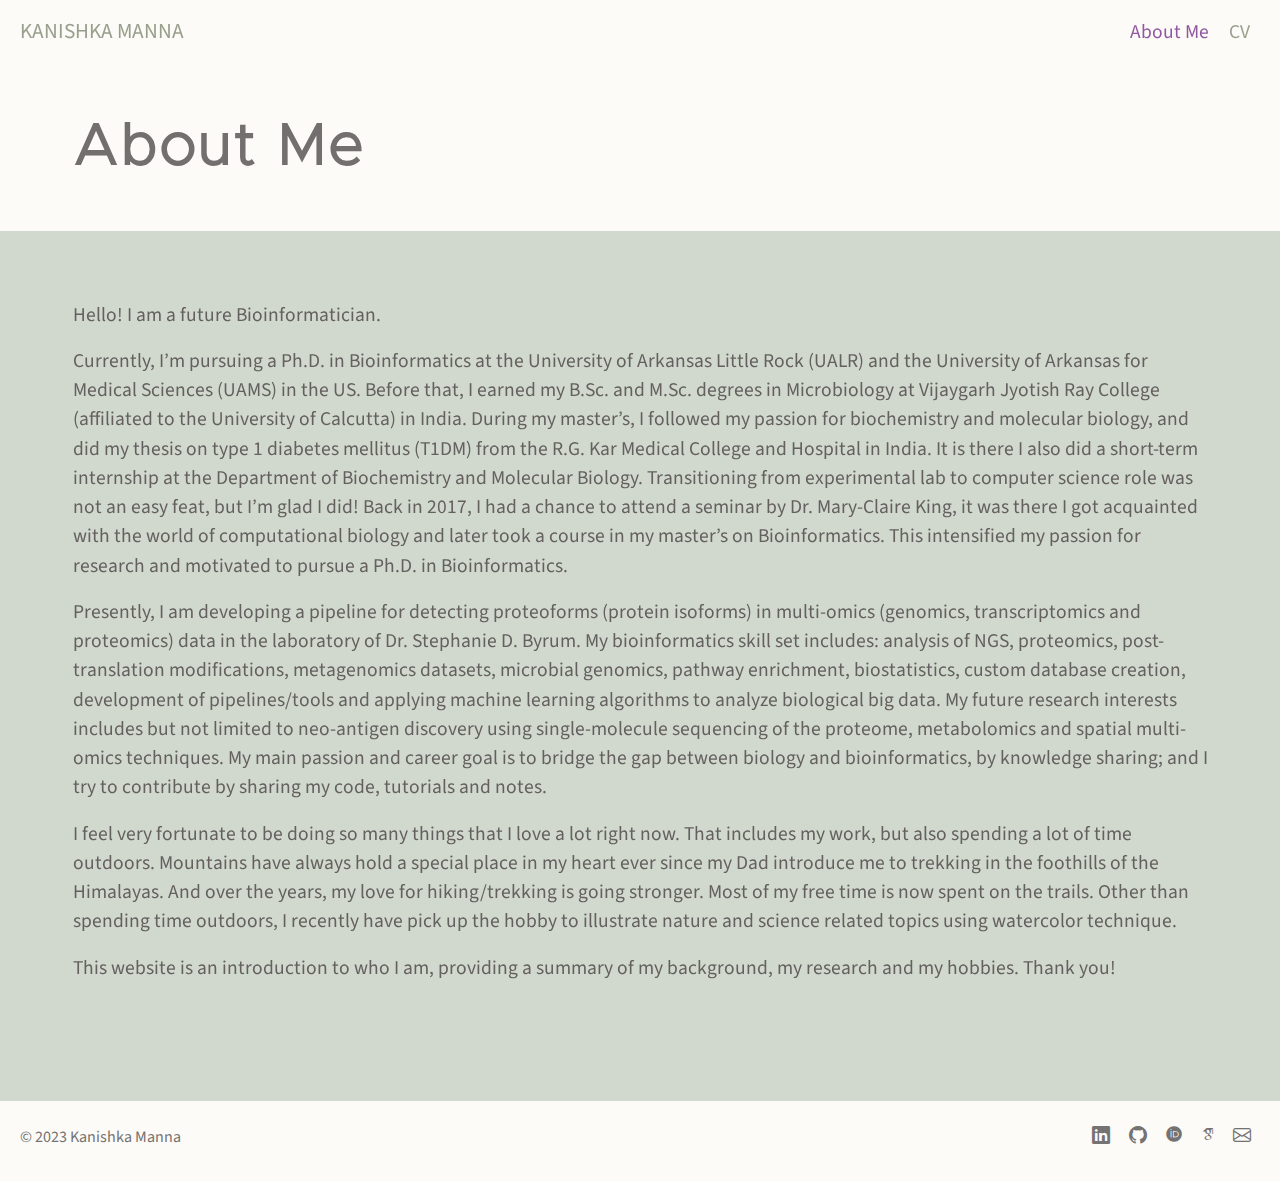
==== commit 5fdcec67: "Minor updates" ====
--- a/docs/about.html
+++ b/docs/about.html
@@ -7,7 +7,7 @@
 <meta name="viewport" content="width=device-width, initial-scale=1.0, user-scalable=yes">
 
 
-<title>kanishka manna - About Me</title>
+<title>KANISHKA MANNA - About Me</title>
 <style>
 code{white-space: pre-wrap;}
 span.smallcaps{font-variant: small-caps;}
@@ -63,7 +63,7 @@
       <div class="navbar-container container-fluid">
       <div class="navbar-brand-container">
     <a class="navbar-brand" href="./index.html">
-    <span class="navbar-title">kanishka manna</span>
+    <span class="navbar-title">KANISHKA MANNA</span>
     </a>
   </div>
           <button class="navbar-toggler" type="button" data-bs-toggle="collapse" data-bs-target="#navbarCollapse" aria-controls="navbarCollapse" aria-expanded="false" aria-label="Toggle navigation" onclick="if (window.quartoToggleHeadroom) { window.quartoToggleHeadroom(); }">
@@ -73,11 +73,11 @@
             <ul class="navbar-nav navbar-nav-scroll ms-auto">
   <li class="nav-item">
     <a class="nav-link active" href="./about.html" rel="" target="" aria-current="page">
- <span class="menu-text">about me</span></a>
+ <span class="menu-text">About Me</span></a>
   </li>  
   <li class="nav-item">
     <a class="nav-link" href="./CV/kanishkamanna_CV.pdf" rel="" target="">
- <span class="menu-text">cv</span></a>
+ <span class="menu-text">CV</span></a>
   </li>  
 </ul>
             <div class="quarto-navbar-tools">
@@ -117,7 +117,7 @@
 
 <p>Hello! I am a future Bioinformatician.</p>
 <p>Currently, I’m pursuing a Ph.D.&nbsp;in Bioinformatics at the University of Arkansas Little Rock (UALR) and the University of Arkansas for Medical Sciences (UAMS) in the US. Before that, I earned my B.Sc. and M.Sc. degrees in Microbiology at Vijaygarh Jyotish Ray College (affiliated to the University of Calcutta) in India. During my master’s, I followed my passion for biochemistry and molecular biology, and did my thesis on type 1 diabetes mellitus (T1DM) from the R.G. Kar Medical College and Hospital in India. It is there I also did a short-term internship at the Department of Biochemistry and Molecular Biology. Transitioning from experimental lab to computer science role was not an easy feat, but I’m glad I did! Back in 2017, I had a chance to attend a seminar by Dr.&nbsp;Mary-Claire King, it was there I got acquainted with the world of computational biology and later took a course in my master’s on Bioinformatics. This intensified my passion for research and motivated to pursue a Ph.D.&nbsp;in Bioinformatics.</p>
-<p>Presently, I am developing a pipeline for detecting proteoforms (protein isoforms) in multi-omics (genomics, transcriptomics and proteomics) data in the laboratory of Dr.&nbsp;Stephanie D. Byrum. My bioinformatics skill set includes: analysis of NGS, proteomics, post-translation modifications, metagenomics datasets, microbial genomics, pathway enrichment, biostatistics, custom database creation, development of pipelines/tools and applying machine learning algorithms to analyze biological big data. My future research interests includes neo-antigen discovery using single-molecule sequencing of the proteome, metabolomics and spatial multi-omics techniques. My main passion and career goal is to bridge the gap between biology and bioinformatics, by knowledge sharing; and I try to contribute by sharing my code, tutorials and notes.</p>
+<p>Presently, I am developing a pipeline for detecting proteoforms (protein isoforms) in multi-omics (genomics, transcriptomics and proteomics) data in the laboratory of Dr.&nbsp;Stephanie D. Byrum. My bioinformatics skill set includes: analysis of NGS, proteomics, post-translation modifications, metagenomics datasets, microbial genomics, pathway enrichment, biostatistics, custom database creation, development of pipelines/tools and applying machine learning algorithms to analyze biological big data. My future research interests includes but not limited to neo-antigen discovery using single-molecule sequencing of the proteome, metabolomics and spatial multi-omics techniques. My main passion and career goal is to bridge the gap between biology and bioinformatics, by knowledge sharing; and I try to contribute by sharing my code, tutorials and notes.</p>
 <p>I feel very fortunate to be doing so many things that I love a lot right now. That includes my work, but also spending a lot of time outdoors. Mountains have always hold a special place in my heart ever since my Dad introduce me to trekking in the foothills of the Himalayas. And over the years, my love for hiking/trekking is going stronger. Most of my free time is now spent on the trails. Other than spending time outdoors, I recently have pick up the hobby to illustrate nature and science related topics using watercolor technique.</p>
 <p>This website is an introduction to who I am, providing a summary of my background, my research and my hobbies. Thank you!</p>
 <pre><code></code></pre>
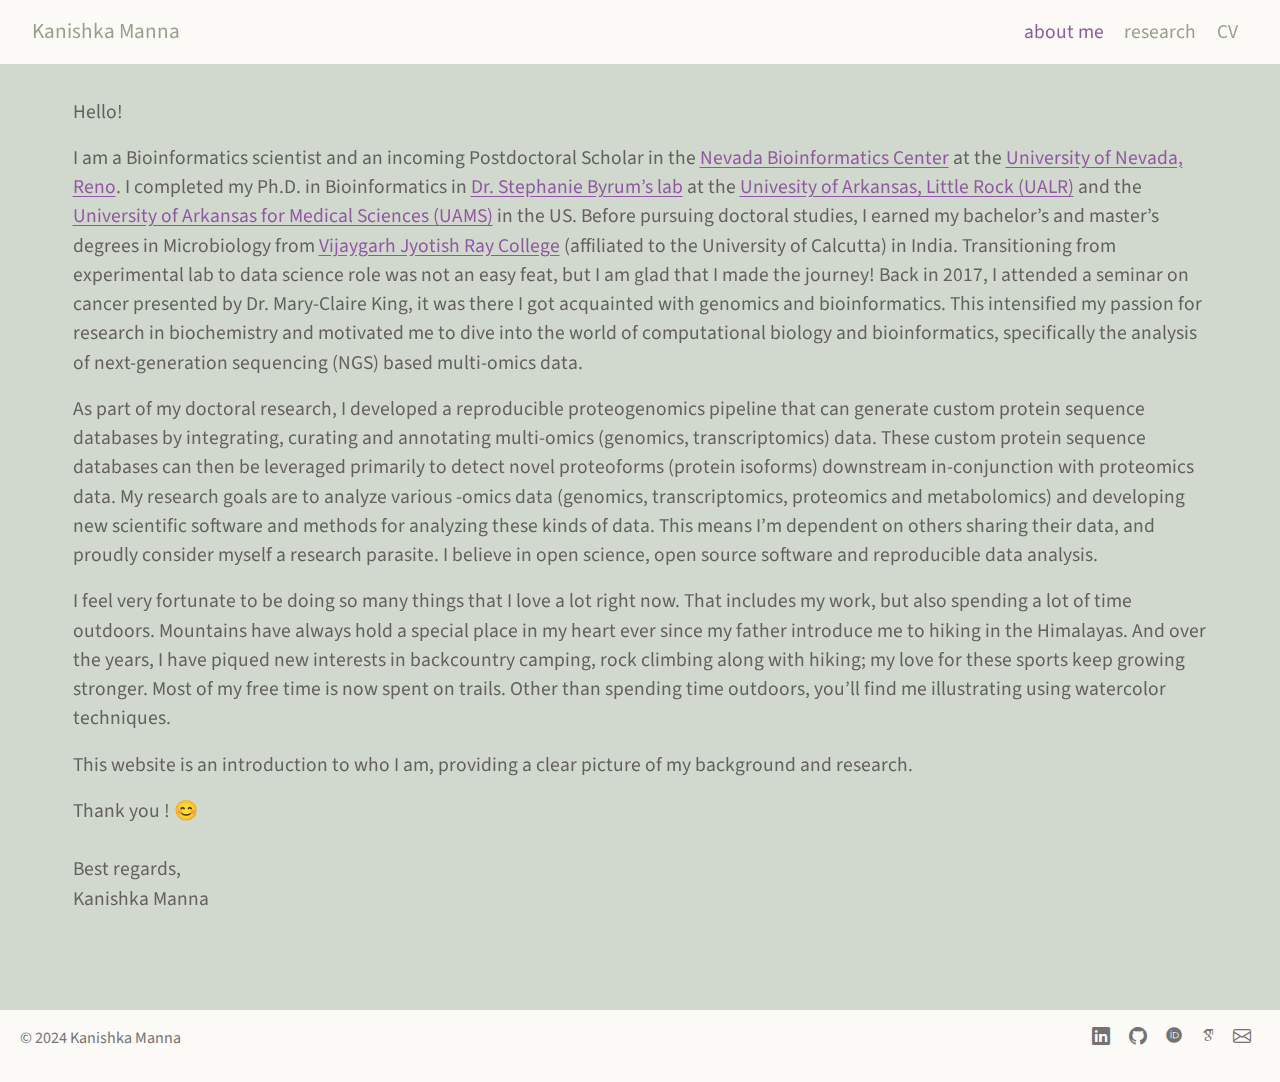
==== commit 30ce3282: "Updates" ====
--- a/docs/about.html
+++ b/docs/about.html
@@ -2,12 +2,12 @@
 <html xmlns="http://www.w3.org/1999/xhtml" lang="en" xml:lang="en"><head>
 
 <meta charset="utf-8">
-<meta name="generator" content="quarto-1.3.433">
+<meta name="generator" content="quarto-1.5.55">
 
 <meta name="viewport" content="width=device-width, initial-scale=1.0, user-scalable=yes">
 
 
-<title>KANISHKA MANNA - About Me</title>
+<title>about – Kanishka Manna</title>
 <style>
 code{white-space: pre-wrap;}
 span.smallcaps{font-variant: small-caps;}
@@ -44,6 +44,7 @@
     "search-more-match-text": "more match in this document",
     "search-more-matches-text": "more matches in this document",
     "search-clear-button-title": "Clear",
+    "search-text-placeholder": "",
     "search-detached-cancel-button-title": "Cancel",
     "search-submit-button-title": "Submit",
     "search-label": "Search"
@@ -58,52 +59,40 @@
 <body class="nav-fixed">
 
 <div id="quarto-search-results"></div>
-  <header id="quarto-header" class="headroom fixed-top">
-    <nav class="navbar navbar-expand-lg navbar-dark ">
+  <header id="quarto-header" class="headroom fixed-top quarto-banner">
+    <nav class="navbar navbar-expand-lg " data-bs-theme="dark">
       <div class="navbar-container container-fluid">
-      <div class="navbar-brand-container">
+      <div class="navbar-brand-container mx-auto">
     <a class="navbar-brand" href="./index.html">
-    <span class="navbar-title">KANISHKA MANNA</span>
+    <span class="navbar-title">Kanishka Manna</span>
     </a>
   </div>
-          <button class="navbar-toggler" type="button" data-bs-toggle="collapse" data-bs-target="#navbarCollapse" aria-controls="navbarCollapse" aria-expanded="false" aria-label="Toggle navigation" onclick="if (window.quartoToggleHeadroom) { window.quartoToggleHeadroom(); }">
+          <button class="navbar-toggler" type="button" data-bs-toggle="collapse" data-bs-target="#navbarCollapse" aria-controls="navbarCollapse" role="menu" aria-expanded="false" aria-label="Toggle navigation" onclick="if (window.quartoToggleHeadroom) { window.quartoToggleHeadroom(); }">
   <span class="navbar-toggler-icon"></span>
 </button>
           <div class="collapse navbar-collapse" id="navbarCollapse">
             <ul class="navbar-nav navbar-nav-scroll ms-auto">
   <li class="nav-item">
-    <a class="nav-link active" href="./about.html" rel="" target="" aria-current="page">
- <span class="menu-text">About Me</span></a>
+    <a class="nav-link active" href="./about.html" aria-current="page"> 
+<span class="menu-text">about me</span></a>
   </li>  
   <li class="nav-item">
-    <a class="nav-link" href="./CV/kanishkamanna_CV.pdf" rel="" target="">
- <span class="menu-text">CV</span></a>
+    <a class="nav-link" href="./research.html"> 
+<span class="menu-text">research</span></a>
+  </li>  
+  <li class="nav-item">
+    <a class="nav-link" href="./CV/kanishkamanna_CV.pdf"> 
+<span class="menu-text">CV</span></a>
   </li>  
 </ul>
+          </div> <!-- /navcollapse -->
             <div class="quarto-navbar-tools">
 </div>
-          </div> <!-- /navcollapse -->
       </div> <!-- /container-fluid -->
     </nav>
 </header>
 <!-- content -->
-<header id="title-block-header" class="quarto-title-block default page-columns page-full">
-  <div class="quarto-title-banner page-columns page-full">
-    <div class="quarto-title column-page">
-      <h1 class="title">About Me</h1>
-                      </div>
-  </div>
-    
-  
-  <div class="quarto-title-meta">
-
-      
-    
-      
-    </div>
-    
-  
-  </header><div id="quarto-content" class="quarto-container page-columns page-rows-contents page-layout-full page-navbar">
+<div id="quarto-content" class="quarto-container page-columns page-rows-contents page-layout-full page-navbar">
 <!-- sidebar -->
 <!-- margin-sidebar -->
     <div id="quarto-margin-sidebar" class="sidebar margin-sidebar zindex-bottom">
@@ -115,12 +104,15 @@
 
 
 
-<p>Hello! I am a future Bioinformatician.</p>
-<p>Currently, I’m pursuing a Ph.D.&nbsp;in Bioinformatics at the University of Arkansas Little Rock (UALR) and the University of Arkansas for Medical Sciences (UAMS) in the US. Before that, I earned my B.Sc. and M.Sc. degrees in Microbiology at Vijaygarh Jyotish Ray College (affiliated to the University of Calcutta) in India. During my master’s, I followed my passion for biochemistry and molecular biology, and did my thesis on type 1 diabetes mellitus (T1DM) from the R.G. Kar Medical College and Hospital in India. It is there I also did a short-term internship at the Department of Biochemistry and Molecular Biology. Transitioning from experimental lab to computer science role was not an easy feat, but I’m glad I did! Back in 2017, I had a chance to attend a seminar by Dr.&nbsp;Mary-Claire King, it was there I got acquainted with the world of computational biology and later took a course in my master’s on Bioinformatics. This intensified my passion for research and motivated to pursue a Ph.D.&nbsp;in Bioinformatics.</p>
-<p>Presently, I am developing a pipeline for detecting proteoforms (protein isoforms) in multi-omics (genomics, transcriptomics and proteomics) data in the laboratory of Dr.&nbsp;Stephanie D. Byrum. My bioinformatics skill set includes: analysis of NGS, proteomics, post-translation modifications, metagenomics datasets, microbial genomics, pathway enrichment, biostatistics, custom database creation, development of pipelines/tools and applying machine learning algorithms to analyze biological big data. My future research interests includes but not limited to neo-antigen discovery using single-molecule sequencing of the proteome, metabolomics and spatial multi-omics techniques. My main passion and career goal is to bridge the gap between biology and bioinformatics, by knowledge sharing; and I try to contribute by sharing my code, tutorials and notes.</p>
-<p>I feel very fortunate to be doing so many things that I love a lot right now. That includes my work, but also spending a lot of time outdoors. Mountains have always hold a special place in my heart ever since my Dad introduce me to trekking in the foothills of the Himalayas. And over the years, my love for hiking/trekking is going stronger. Most of my free time is now spent on the trails. Other than spending time outdoors, I recently have pick up the hobby to illustrate nature and science related topics using watercolor technique.</p>
-<p>This website is an introduction to who I am, providing a summary of my background, my research and my hobbies. Thank you!</p>
-<pre><code></code></pre>
+<p>Hello!</p>
+<p>I am a Bioinformatics scientist and an incoming Postdoctoral Scholar in the <a href="https://www.unr.edu/bioinformatics">Nevada Bioinformatics Center</a> at the <a href="https://www.unr.edu">University of Nevada, Reno</a>. I completed my Ph.D.&nbsp;in Bioinformatics in <a href="https://github.com/ByrumLab">Dr.&nbsp;Stephanie Byrum’s lab</a> at the <a href="https://ualr.edu/bioinformatics/">Univesity of Arkansas, Little Rock (UALR)</a> and the <a href="https://gradschool.uams.edu/prospective-students/programs/master-of-science-ph-d-in-bioinformatics">University of Arkansas for Medical Sciences (UAMS)</a> in the US. Before pursuing doctoral studies, I earned my bachelor’s and master’s degrees in Microbiology from <a href="https://www.vijaygarhjrcollege.com">Vijaygarh Jyotish Ray College</a> (affiliated to the University of Calcutta) in India. Transitioning from experimental lab to data science role was not an easy feat, but I am glad that I made the journey! Back in 2017, I attended a seminar on cancer presented by Dr.&nbsp;Mary-Claire King, it was there I got acquainted with genomics and bioinformatics. This intensified my passion for research in biochemistry and motivated me to dive into the world of computational biology and bioinformatics, specifically the analysis of next-generation sequencing (NGS) based multi-omics data.</p>
+<p>As part of my doctoral research, I developed a reproducible proteogenomics pipeline that can generate custom protein sequence databases by integrating, curating and annotating multi-omics (genomics, transcriptomics) data. These custom protein sequence databases can then be leveraged primarily to detect novel proteoforms (protein isoforms) downstream in-conjunction with proteomics data. My research goals are to analyze various -omics data (genomics, transcriptomics, proteomics and metabolomics) and developing new scientific software and methods for analyzing these kinds of data. This means I’m dependent on others sharing their data, and proudly consider myself a research parasite. I believe in open science, open source software and reproducible data analysis.</p>
+<p>I feel very fortunate to be doing so many things that I love a lot right now. That includes my work, but also spending a lot of time outdoors. Mountains have always hold a special place in my heart ever since my father introduce me to hiking in the Himalayas. And over the years, I have piqued new interests in backcountry camping, rock climbing along with hiking; my love for these sports keep growing stronger. Most of my free time is now spent on trails. Other than spending time outdoors, you’ll find me illustrating using watercolor techniques.</p>
+<p>This website is an introduction to who I am, providing a clear picture of my background and research.</p>
+<p>Thank you ! 😊<br>
+<br>
+Best regards,<br>
+Kanishka Manna</p>
 
 
 
@@ -160,18 +152,7 @@
     }
     return false;
   }
-  const clipboard = new window.ClipboardJS('.code-copy-button', {
-    text: function(trigger) {
-      const codeEl = trigger.previousElementSibling.cloneNode(true);
-      for (const childEl of codeEl.children) {
-        if (isCodeAnnotation(childEl)) {
-          childEl.remove();
-        }
-      }
-      return codeEl.innerText;
-    }
-  });
-  clipboard.on('success', function(e) {
+  const onCopySuccess = function(e) {
     // button target
     const button = e.trigger;
     // don't keep focus
@@ -203,11 +184,50 @@
     }, 1000);
     // clear code selection
     e.clearSelection();
+  }
+  const getTextToCopy = function(trigger) {
+      const codeEl = trigger.previousElementSibling.cloneNode(true);
+      for (const childEl of codeEl.children) {
+        if (isCodeAnnotation(childEl)) {
+          childEl.remove();
+        }
+      }
+      return codeEl.innerText;
+  }
+  const clipboard = new window.ClipboardJS('.code-copy-button:not([data-in-quarto-modal])', {
+    text: getTextToCopy
   });
-  function tippyHover(el, contentFn) {
+  clipboard.on('success', onCopySuccess);
+  if (window.document.getElementById('quarto-embedded-source-code-modal')) {
+    // For code content inside modals, clipBoardJS needs to be initialized with a container option
+    // TODO: Check when it could be a function (https://github.com/zenorocha/clipboard.js/issues/860)
+    const clipboardModal = new window.ClipboardJS('.code-copy-button[data-in-quarto-modal]', {
+      text: getTextToCopy,
+      container: window.document.getElementById('quarto-embedded-source-code-modal')
+    });
+    clipboardModal.on('success', onCopySuccess);
+  }
+    var localhostRegex = new RegExp(/^(?:http|https):\/\/localhost\:?[0-9]*\//);
+    var mailtoRegex = new RegExp(/^mailto:/);
+      var filterRegex = new RegExp('/' + window.location.host + '/');
+    var isInternal = (href) => {
+        return filterRegex.test(href) || localhostRegex.test(href) || mailtoRegex.test(href);
+    }
+    // Inspect non-navigation links and adorn them if external
+ 	var links = window.document.querySelectorAll('a[href]:not(.nav-link):not(.navbar-brand):not(.toc-action):not(.sidebar-link):not(.sidebar-item-toggle):not(.pagination-link):not(.no-external):not([aria-hidden]):not(.dropdown-item):not(.quarto-navigation-tool):not(.about-link)');
+    for (var i=0; i<links.length; i++) {
+      const link = links[i];
+      if (!isInternal(link.href)) {
+        // undo the damage that might have been done by quarto-nav.js in the case of
+        // links that we want to consider external
+        if (link.dataset.originalHref !== undefined) {
+          link.href = link.dataset.originalHref;
+        }
+      }
+    }
+  function tippyHover(el, contentFn, onTriggerFn, onUntriggerFn) {
     const config = {
       allowHTML: true,
-      content: contentFn,
       maxWidth: 500,
       delay: 100,
       arrow: false,
@@ -217,8 +237,17 @@
       interactive: true,
       interactiveBorder: 10,
       theme: 'quarto',
-      placement: 'bottom-start'
+      placement: 'bottom-start',
     };
+    if (contentFn) {
+      config.content = contentFn;
+    }
+    if (onTriggerFn) {
+      config.onTrigger = onTriggerFn;
+    }
+    if (onUntriggerFn) {
+      config.onUntrigger = onUntriggerFn;
+    }
     window.tippy(el, config); 
   }
   const noterefs = window.document.querySelectorAll('a[role="doc-noteref"]');
@@ -230,7 +259,130 @@
       try { href = new URL(href).hash; } catch {}
       const id = href.replace(/^#\/?/, "");
       const note = window.document.getElementById(id);
-      return note.innerHTML;
+      if (note) {
+        return note.innerHTML;
+      } else {
+        return "";
+      }
+    });
+  }
+  const xrefs = window.document.querySelectorAll('a.quarto-xref');
+  const processXRef = (id, note) => {
+    // Strip column container classes
+    const stripColumnClz = (el) => {
+      el.classList.remove("page-full", "page-columns");
+      if (el.children) {
+        for (const child of el.children) {
+          stripColumnClz(child);
+        }
+      }
+    }
+    stripColumnClz(note)
+    if (id === null || id.startsWith('sec-')) {
+      // Special case sections, only their first couple elements
+      const container = document.createElement("div");
+      if (note.children && note.children.length > 2) {
+        container.appendChild(note.children[0].cloneNode(true));
+        for (let i = 1; i < note.children.length; i++) {
+          const child = note.children[i];
+          if (child.tagName === "P" && child.innerText === "") {
+            continue;
+          } else {
+            container.appendChild(child.cloneNode(true));
+            break;
+          }
+        }
+        if (window.Quarto?.typesetMath) {
+          window.Quarto.typesetMath(container);
+        }
+        return container.innerHTML
+      } else {
+        if (window.Quarto?.typesetMath) {
+          window.Quarto.typesetMath(note);
+        }
+        return note.innerHTML;
+      }
+    } else {
+      // Remove any anchor links if they are present
+      const anchorLink = note.querySelector('a.anchorjs-link');
+      if (anchorLink) {
+        anchorLink.remove();
+      }
+      if (window.Quarto?.typesetMath) {
+        window.Quarto.typesetMath(note);
+      }
+      // TODO in 1.5, we should make sure this works without a callout special case
+      if (note.classList.contains("callout")) {
+        return note.outerHTML;
+      } else {
+        return note.innerHTML;
+      }
+    }
+  }
+  for (var i=0; i<xrefs.length; i++) {
+    const xref = xrefs[i];
+    tippyHover(xref, undefined, function(instance) {
+      instance.disable();
+      let url = xref.getAttribute('href');
+      let hash = undefined; 
+      if (url.startsWith('#')) {
+        hash = url;
+      } else {
+        try { hash = new URL(url).hash; } catch {}
+      }
+      if (hash) {
+        const id = hash.replace(/^#\/?/, "");
+        const note = window.document.getElementById(id);
+        if (note !== null) {
+          try {
+            const html = processXRef(id, note.cloneNode(true));
+            instance.setContent(html);
+          } finally {
+            instance.enable();
+            instance.show();
+          }
+        } else {
+          // See if we can fetch this
+          fetch(url.split('#')[0])
+          .then(res => res.text())
+          .then(html => {
+            const parser = new DOMParser();
+            const htmlDoc = parser.parseFromString(html, "text/html");
+            const note = htmlDoc.getElementById(id);
+            if (note !== null) {
+              const html = processXRef(id, note);
+              instance.setContent(html);
+            } 
+          }).finally(() => {
+            instance.enable();
+            instance.show();
+          });
+        }
+      } else {
+        // See if we can fetch a full url (with no hash to target)
+        // This is a special case and we should probably do some content thinning / targeting
+        fetch(url)
+        .then(res => res.text())
+        .then(html => {
+          const parser = new DOMParser();
+          const htmlDoc = parser.parseFromString(html, "text/html");
+          const note = htmlDoc.querySelector('main.content');
+          if (note !== null) {
+            // This should only happen for chapter cross references
+            // (since there is no id in the URL)
+            // remove the first header
+            if (note.children.length > 0 && note.children[0].tagName === "HEADER") {
+              note.children[0].remove();
+            }
+            const html = processXRef(null, note);
+            instance.setContent(html);
+          } 
+        }).finally(() => {
+          instance.enable();
+          instance.show();
+        });
+      }
+    }, function(instance) {
     });
   }
       let selectedAnnoteEl;
@@ -274,6 +426,7 @@
             }
             div.style.top = top - 2 + "px";
             div.style.height = height + 4 + "px";
+            div.style.left = 0;
             let gutterDiv = window.document.getElementById("code-annotation-line-highlight-gutter");
             if (gutterDiv === null) {
               gutterDiv = window.document.createElement("div");
@@ -299,6 +452,32 @@
         });
         selectedAnnoteEl = undefined;
       };
+        // Handle positioning of the toggle
+    window.addEventListener(
+      "resize",
+      throttle(() => {
+        elRect = undefined;
+        if (selectedAnnoteEl) {
+          selectCodeLines(selectedAnnoteEl);
+        }
+      }, 10)
+    );
+    function throttle(fn, ms) {
+    let throttle = false;
+    let timer;
+      return (...args) => {
+        if(!throttle) { // first call gets through
+            fn.apply(this, args);
+            throttle = true;
+        } else { // all the others get throttled
+            if(timer) clearTimeout(timer); // cancel #2
+            timer = setTimeout(() => {
+              fn.apply(this, args);
+              timer = throttle = false;
+            }, ms);
+        }
+      };
+    }
       // Attach click handler to the DT
       const annoteDls = window.document.querySelectorAll('dt[data-target-cell]');
       for (const annoteDlNode of annoteDls) {
@@ -361,7 +540,9 @@
 </div> <!-- /content -->
 <footer class="footer">
   <div class="nav-footer">
-    <div class="nav-footer-left">© 2023 Kanishka Manna</div>   
+    <div class="nav-footer-left">
+<p>© 2024 Kanishka Manna</p>
+</div>   
     <div class="nav-footer-center">
       &nbsp;
     </div>
@@ -380,10 +561,14 @@
     </a>
   </li>  
     <li class="nav-item">
-    <a class="nav-link" href="https://orcid.org/0000-0003-3927-5004"><i class="ai ai-orcid" role="img"></i></a>
+    <a class="nav-link" href="https://orcid.org/0000-0003-3927-5004">
+<p><i class="ai ai-orcid" role="img"></i></p>
+</a>
   </li>  
     <li class="nav-item">
-    <a class="nav-link" href="https://scholar.google.com/citations?user=jc_Lzu4AAAAJ&amp;hl=en"><i class="ai ai-google-scholar" role="img"></i></a>
+    <a class="nav-link" href="https://scholar.google.com/citations?user=jc_Lzu4AAAAJ&amp;hl=en">
+<p><i class="ai ai-google-scholar" role="img"></i></p>
+</a>
   </li>  
     <li class="nav-item compact">
     <a class="nav-link" href="mailto:kanishka.manna@gmail.com">
@@ -398,4 +583,5 @@
 
 
 
+
 </body></html>--- a/docs/site_libs/quarto-html/quarto-syntax-highlighting.css
+++ b/docs/site_libs/quarto-html/quarto-syntax-highlighting.css
@@ -85,6 +85,7 @@
 
 code span.cf {
   color: #003B4F;
+  font-weight: bold;
   font-style: inherit;
 }
 
@@ -193,6 +194,7 @@
 
 code span.kw {
   color: #003B4F;
+  font-weight: bold;
   font-style: inherit;
 }
 
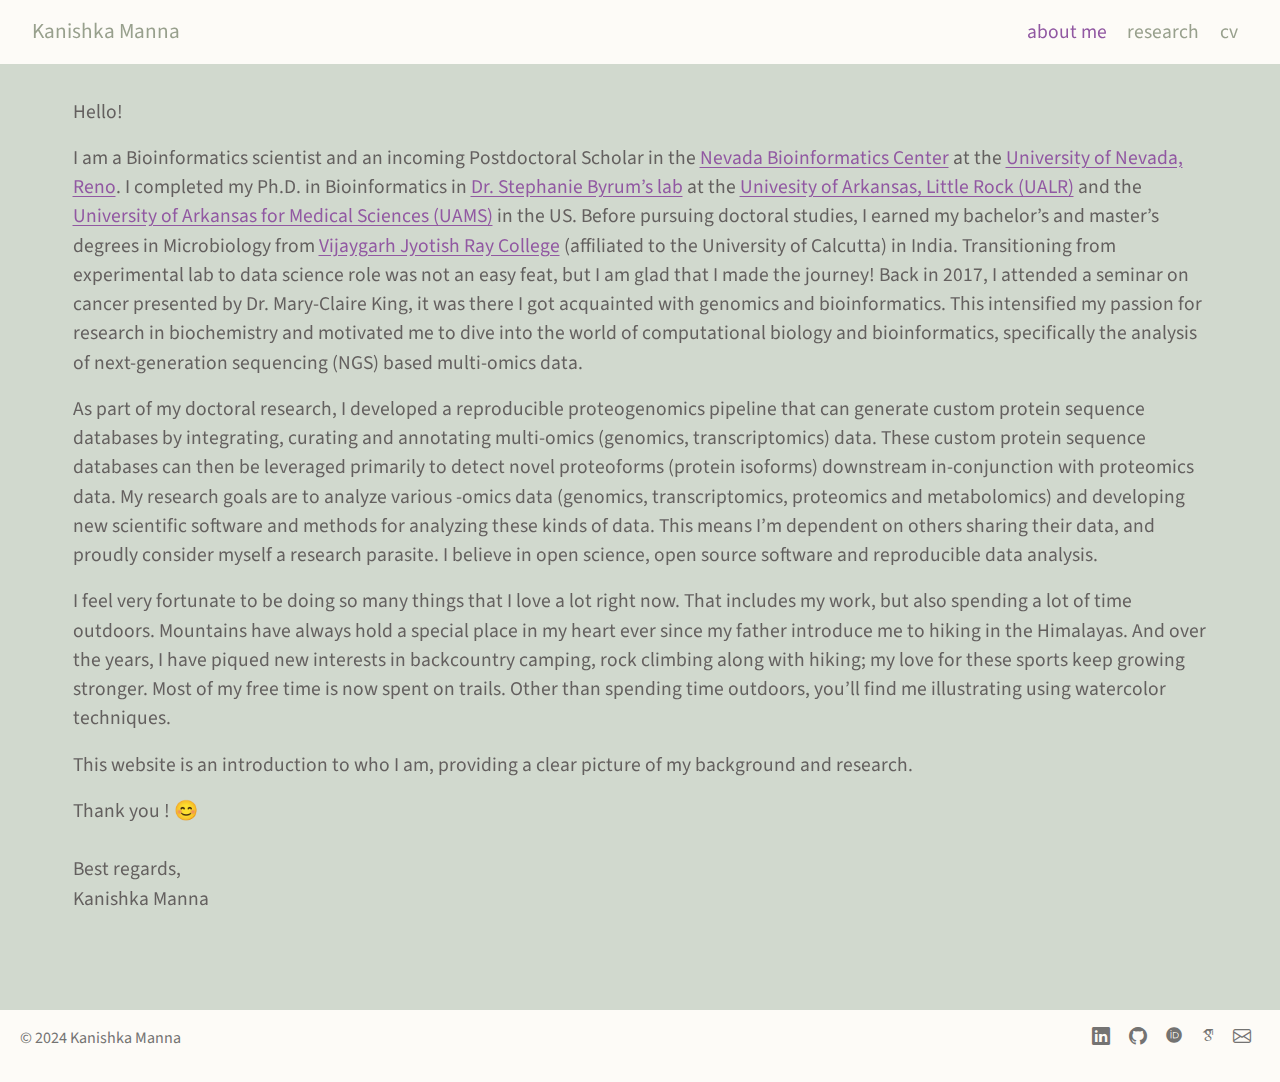
==== commit 270a65e8: "Update about.html" ====
--- a/docs/about.html
+++ b/docs/about.html
@@ -81,8 +81,8 @@
 <span class="menu-text">research</span></a>
   </li>  
   <li class="nav-item">
-    <a class="nav-link" href="./CV/kanishkamanna_CV.pdf"> 
-<span class="menu-text">CV</span></a>
+    <a class="nav-link" href="./cv.html"> 
+<span class="menu-text">cv</span></a>
   </li>  
 </ul>
           </div> <!-- /navcollapse -->
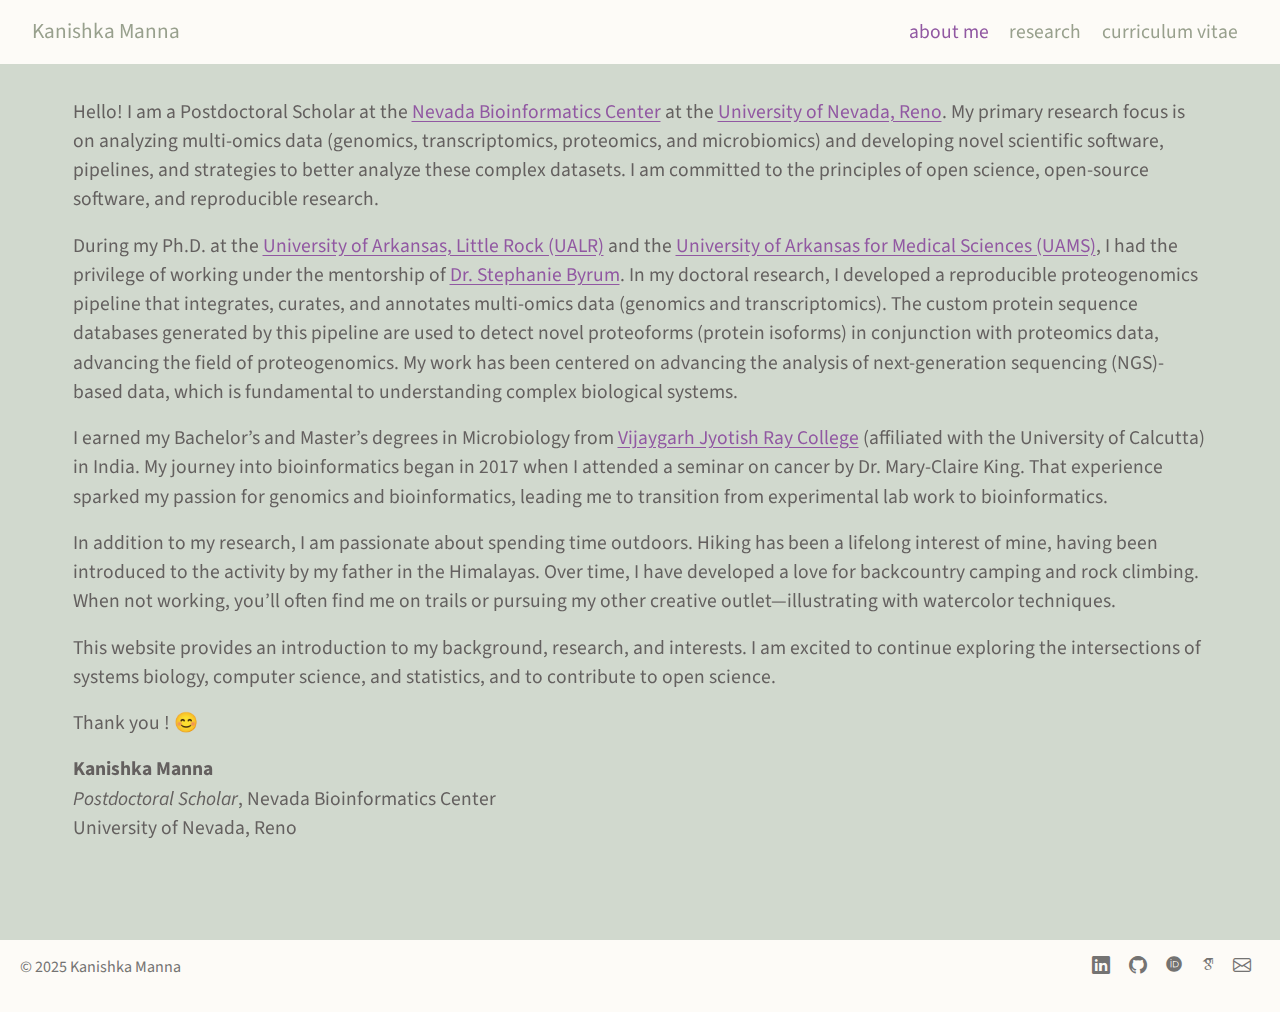
==== commit 5f439d48: "Update" ====
--- a/docs/about.html
+++ b/docs/about.html
@@ -2,7 +2,7 @@
 <html xmlns="http://www.w3.org/1999/xhtml" lang="en" xml:lang="en"><head>
 
 <meta charset="utf-8">
-<meta name="generator" content="quarto-1.5.55">
+<meta name="generator" content="quarto-1.5.57">
 
 <meta name="viewport" content="width=device-width, initial-scale=1.0, user-scalable=yes">
 
@@ -82,7 +82,7 @@
   </li>  
   <li class="nav-item">
     <a class="nav-link" href="./cv.html"> 
-<span class="menu-text">cv</span></a>
+<span class="menu-text">curriculum vitae</span></a>
   </li>  
 </ul>
           </div> <!-- /navcollapse -->
@@ -104,15 +104,15 @@
 
 
 
-<p>Hello!</p>
-<p>I am a Bioinformatics scientist and an incoming Postdoctoral Scholar in the <a href="https://www.unr.edu/bioinformatics">Nevada Bioinformatics Center</a> at the <a href="https://www.unr.edu">University of Nevada, Reno</a>. I completed my Ph.D.&nbsp;in Bioinformatics in <a href="https://github.com/ByrumLab">Dr.&nbsp;Stephanie Byrum’s lab</a> at the <a href="https://ualr.edu/bioinformatics/">Univesity of Arkansas, Little Rock (UALR)</a> and the <a href="https://gradschool.uams.edu/prospective-students/programs/master-of-science-ph-d-in-bioinformatics">University of Arkansas for Medical Sciences (UAMS)</a> in the US. Before pursuing doctoral studies, I earned my bachelor’s and master’s degrees in Microbiology from <a href="https://www.vijaygarhjrcollege.com">Vijaygarh Jyotish Ray College</a> (affiliated to the University of Calcutta) in India. Transitioning from experimental lab to data science role was not an easy feat, but I am glad that I made the journey! Back in 2017, I attended a seminar on cancer presented by Dr.&nbsp;Mary-Claire King, it was there I got acquainted with genomics and bioinformatics. This intensified my passion for research in biochemistry and motivated me to dive into the world of computational biology and bioinformatics, specifically the analysis of next-generation sequencing (NGS) based multi-omics data.</p>
-<p>As part of my doctoral research, I developed a reproducible proteogenomics pipeline that can generate custom protein sequence databases by integrating, curating and annotating multi-omics (genomics, transcriptomics) data. These custom protein sequence databases can then be leveraged primarily to detect novel proteoforms (protein isoforms) downstream in-conjunction with proteomics data. My research goals are to analyze various -omics data (genomics, transcriptomics, proteomics and metabolomics) and developing new scientific software and methods for analyzing these kinds of data. This means I’m dependent on others sharing their data, and proudly consider myself a research parasite. I believe in open science, open source software and reproducible data analysis.</p>
-<p>I feel very fortunate to be doing so many things that I love a lot right now. That includes my work, but also spending a lot of time outdoors. Mountains have always hold a special place in my heart ever since my father introduce me to hiking in the Himalayas. And over the years, I have piqued new interests in backcountry camping, rock climbing along with hiking; my love for these sports keep growing stronger. Most of my free time is now spent on trails. Other than spending time outdoors, you’ll find me illustrating using watercolor techniques.</p>
-<p>This website is an introduction to who I am, providing a clear picture of my background and research.</p>
-<p>Thank you ! 😊<br>
-<br>
-Best regards,<br>
-Kanishka Manna</p>
+<p>Hello! I am a Postdoctoral Scholar at the <a href="https://www.unr.edu/bioinformatics">Nevada Bioinformatics Center</a> at the <a href="https://www.unr.edu">University of Nevada, Reno</a>. My primary research focus is on analyzing multi-omics data (genomics, transcriptomics, proteomics, and microbiomics) and developing novel scientific software, pipelines, and strategies to better analyze these complex datasets. I am committed to the principles of open science, open-source software, and reproducible research.</p>
+<p>During my Ph.D.&nbsp;at the <a href="https://ualr.edu/bioinformatics/">University of Arkansas, Little Rock (UALR)</a> and the <a href="https://gradschool.uams.edu/prospective-students/programs/master-of-science-ph-d-in-bioinformatics">University of Arkansas for Medical Sciences (UAMS)</a>, I had the privilege of working under the mentorship of <a href="https://github.com/ByrumLab">Dr.&nbsp;Stephanie Byrum</a>. In my doctoral research, I developed a reproducible proteogenomics pipeline that integrates, curates, and annotates multi-omics data (genomics and transcriptomics). The custom protein sequence databases generated by this pipeline are used to detect novel proteoforms (protein isoforms) in conjunction with proteomics data, advancing the field of proteogenomics. My work has been centered on advancing the analysis of next-generation sequencing (NGS)-based data, which is fundamental to understanding complex biological systems.</p>
+<p>I earned my Bachelor’s and Master’s degrees in Microbiology from <a href="https://www.vijaygarhjrcollege.com">Vijaygarh Jyotish Ray College</a> (affiliated with the University of Calcutta) in India. My journey into bioinformatics began in 2017 when I attended a seminar on cancer by Dr.&nbsp;Mary-Claire King. That experience sparked my passion for genomics and bioinformatics, leading me to transition from experimental lab work to bioinformatics.</p>
+<p>In addition to my research, I am passionate about spending time outdoors. Hiking has been a lifelong interest of mine, having been introduced to the activity by my father in the Himalayas. Over time, I have developed a love for backcountry camping and rock climbing. When not working, you’ll often find me on trails or pursuing my other creative outlet—illustrating with watercolor techniques.</p>
+<p>This website provides an introduction to my background, research, and interests. I am excited to continue exploring the intersections of systems biology, computer science, and statistics, and to contribute to open science.</p>
+<p>Thank you ! 😊</p>
+<p><strong>Kanishka Manna</strong><br>
+<em>Postdoctoral Scholar</em>, Nevada Bioinformatics Center<br>
+University of Nevada, Reno</p>
 
 
 
@@ -541,7 +541,7 @@
 <footer class="footer">
   <div class="nav-footer">
     <div class="nav-footer-left">
-<p>© 2024 Kanishka Manna</p>
+<p>© 2025 Kanishka Manna</p>
 </div>   
     <div class="nav-footer-center">
       &nbsp;
@@ -566,7 +566,7 @@
 </a>
   </li>  
     <li class="nav-item">
-    <a class="nav-link" href="https://scholar.google.com/citations?user=jc_Lzu4AAAAJ&amp;hl=en">
+    <a class="nav-link" href="https://scholar.google.com/citations?view_op=list_works&amp;hl=en&amp;hl=en&amp;user=eA7tddMAAAAJ">
 <p><i class="ai ai-google-scholar" role="img"></i></p>
 </a>
   </li>  
